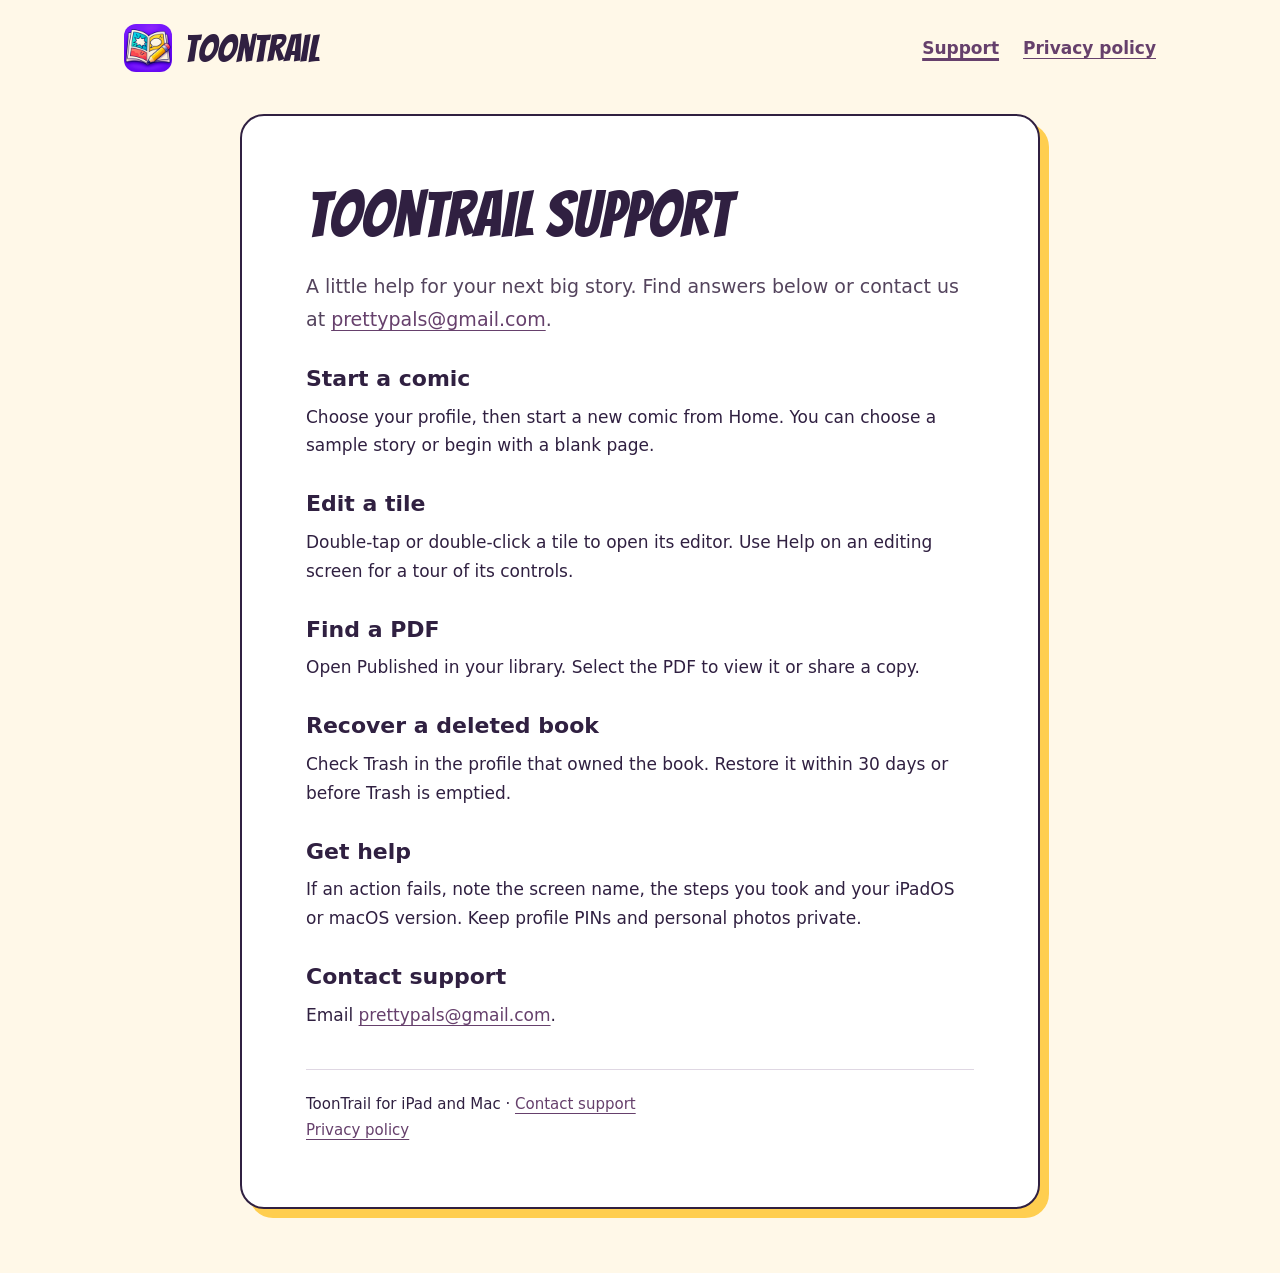
==== index.html @ 86280151 "Publish ToonTrail support and privacy policy for App Store listing Add public support instructions, " ====
<!doctype html>
<html lang="en"><head><meta charset="utf-8"><meta name="viewport" content="width=device-width,initial-scale=1"><title>ToonTrail Support | ToonTrail</title><meta name="description" content="Help and contact information for ToonTrail, the comic creator for iPad and Mac."><link rel="icon" href="icon.png"><link rel="stylesheet" href="style.css"><link rel="canonical" href="https://namitarana1.github.io/toontrail-support/support.html"></head>
<body><a class="skip" href="#content">Skip to content</a><nav aria-label="Main navigation"><a class="brand" href="index.html"><img src="icon.png" alt="" width="48" height="48">ToonTrail</a><div class="links"><a href="support.html" aria-current="page">Support</a><a href="privacy.html">Privacy policy</a></div></nav><main id="content"><h1>ToonTrail Support</h1><p class="intro">A little help for your next big story. Find answers below or contact us at <a href="mailto:prettypals@gmail.com">prettypals@gmail.com</a>.</p><section><h2>Start a comic</h2><p>Choose your profile, then start a new comic from Home. You can choose a sample story or begin with a blank page.</p></section>
<section><h2>Edit a tile</h2><p>Double-tap or double-click a tile to open its editor. Use Help on an editing screen for a tour of its controls.</p></section>
<section><h2>Find a PDF</h2><p>Open Published in your library. Select the PDF to view it or share a copy.</p></section>
<section><h2>Recover a deleted book</h2><p>Check Trash in the profile that owned the book. Restore it within 30 days or before Trash is emptied.</p></section>
<section><h2>Get help</h2><p>If an action fails, note the screen name, the steps you took and your iPadOS or macOS version. Keep profile PINs and personal photos private.</p></section>
<section><h2>Contact support</h2><p>Email <a href="mailto:prettypals@gmail.com">prettypals@gmail.com</a>.</p></section><footer>ToonTrail for iPad and Mac · <a href="mailto:prettypals@gmail.com">Contact support</a><br><a href="privacy.html">Privacy policy</a></footer></main></body></html>
---- style.css ----
@font-face{font-family:Bangers;src:url('Bangers-Regular.ttf') format('truetype');font-display:swap}*{box-sizing:border-box}body{margin:0;background:#fff8e8;color:#302041;font:17px/1.7 system-ui,-apple-system,BlinkMacSystemFont,"Segoe UI",sans-serif}a{color:#66406c;text-underline-offset:4px}a:hover{text-decoration-thickness:2px}a:focus-visible{outline:3px solid #007d78;outline-offset:5px}nav{max-width:1080px;margin:auto;display:flex;align-items:center;justify-content:space-between;padding:24px;gap:24px;flex-wrap:wrap}.brand{font:38px Bangers,system-ui;display:flex;align-items:center;gap:12px;text-decoration:none;color:#302041}.brand img{width:48px;height:48px;border-radius:12px}.links{display:flex;gap:24px;font-weight:650}.links [aria-current=page]{text-decoration-thickness:3px}main{max-width:800px;margin:18px auto 64px;background:#fff;padding:clamp(24px,5vw,64px);border:2px solid #302041;border-radius:24px;box-shadow:9px 9px 0 #ffce4f}h1{font:clamp(40px,7vw,64px)/1.1 Bangers,system-ui;margin:0 0 20px}h2{font-size:22px;line-height:1.3;margin:0 0 9px}section{margin-top:30px}p{margin:0 0 14px}.intro{font-size:19px;color:#54445d}.date{font-size:14px;color:#655b6c}footer{border-top:1px solid #dfd7e3;margin-top:40px;padding-top:22px;font-size:15px}.skip{position:absolute;left:-10000px}.skip:focus{left:12px;top:12px;background:white;padding:12px;z-index:2}@media(max-width:600px){main{margin:12px 16px 40px;box-shadow:5px 5px 0 #ffce4f}nav{padding:20px}.links{gap:20px}}
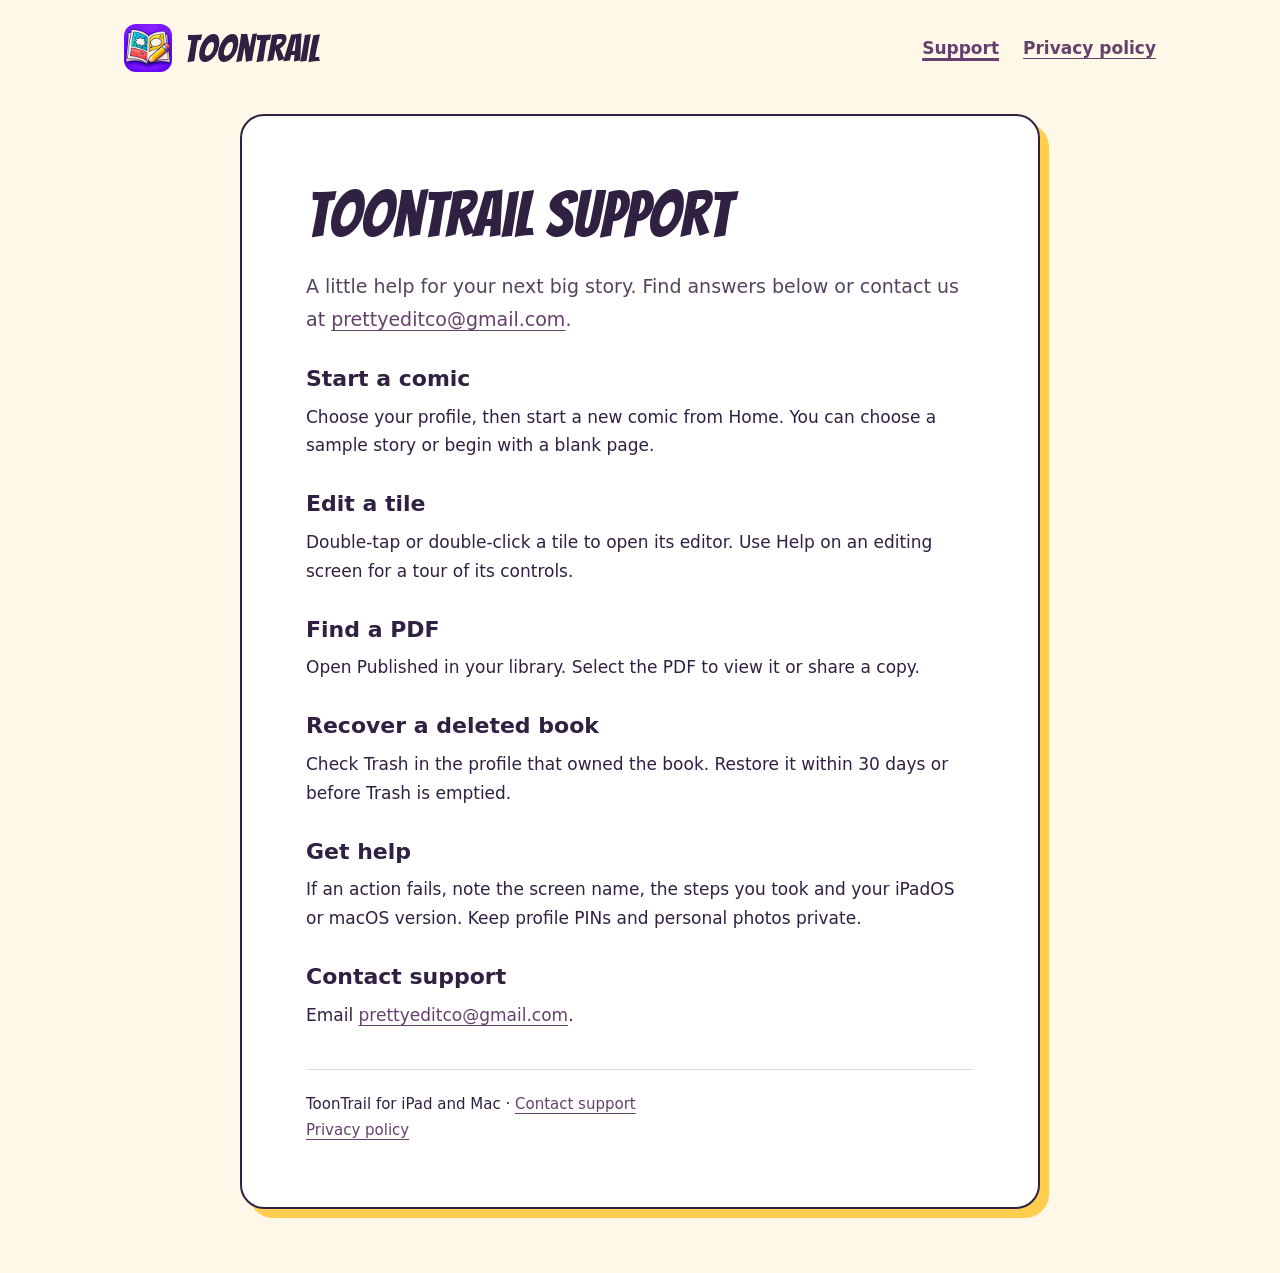
==== commit 0aa87970: "Update ToonTrail support and privacy contact email Replace the previous support address with prettye" ====
--- a/index.html
+++ b/index.html
@@ -1,8 +1,8 @@
 <!doctype html>
 <html lang="en"><head><meta charset="utf-8"><meta name="viewport" content="width=device-width,initial-scale=1"><title>ToonTrail Support | ToonTrail</title><meta name="description" content="Help and contact information for ToonTrail, the comic creator for iPad and Mac."><link rel="icon" href="icon.png"><link rel="stylesheet" href="style.css"><link rel="canonical" href="https://namitarana1.github.io/toontrail-support/support.html"></head>
-<body><a class="skip" href="#content">Skip to content</a><nav aria-label="Main navigation"><a class="brand" href="index.html"><img src="icon.png" alt="" width="48" height="48">ToonTrail</a><div class="links"><a href="support.html" aria-current="page">Support</a><a href="privacy.html">Privacy policy</a></div></nav><main id="content"><h1>ToonTrail Support</h1><p class="intro">A little help for your next big story. Find answers below or contact us at <a href="mailto:prettypals@gmail.com">prettypals@gmail.com</a>.</p><section><h2>Start a comic</h2><p>Choose your profile, then start a new comic from Home. You can choose a sample story or begin with a blank page.</p></section>
+<body><a class="skip" href="#content">Skip to content</a><nav aria-label="Main navigation"><a class="brand" href="index.html"><img src="icon.png" alt="" width="48" height="48">ToonTrail</a><div class="links"><a href="support.html" aria-current="page">Support</a><a href="privacy.html">Privacy policy</a></div></nav><main id="content"><h1>ToonTrail Support</h1><p class="intro">A little help for your next big story. Find answers below or contact us at <a href="mailto:prettyeditco@gmail.com">prettyeditco@gmail.com</a>.</p><section><h2>Start a comic</h2><p>Choose your profile, then start a new comic from Home. You can choose a sample story or begin with a blank page.</p></section>
 <section><h2>Edit a tile</h2><p>Double-tap or double-click a tile to open its editor. Use Help on an editing screen for a tour of its controls.</p></section>
 <section><h2>Find a PDF</h2><p>Open Published in your library. Select the PDF to view it or share a copy.</p></section>
 <section><h2>Recover a deleted book</h2><p>Check Trash in the profile that owned the book. Restore it within 30 days or before Trash is emptied.</p></section>
 <section><h2>Get help</h2><p>If an action fails, note the screen name, the steps you took and your iPadOS or macOS version. Keep profile PINs and personal photos private.</p></section>
-<section><h2>Contact support</h2><p>Email <a href="mailto:prettypals@gmail.com">prettypals@gmail.com</a>.</p></section><footer>ToonTrail for iPad and Mac · <a href="mailto:prettypals@gmail.com">Contact support</a><br><a href="privacy.html">Privacy policy</a></footer></main></body></html>+<section><h2>Contact support</h2><p>Email <a href="mailto:prettyeditco@gmail.com">prettyeditco@gmail.com</a>.</p></section><footer>ToonTrail for iPad and Mac · <a href="mailto:prettyeditco@gmail.com">Contact support</a><br><a href="privacy.html">Privacy policy</a></footer></main></body></html>
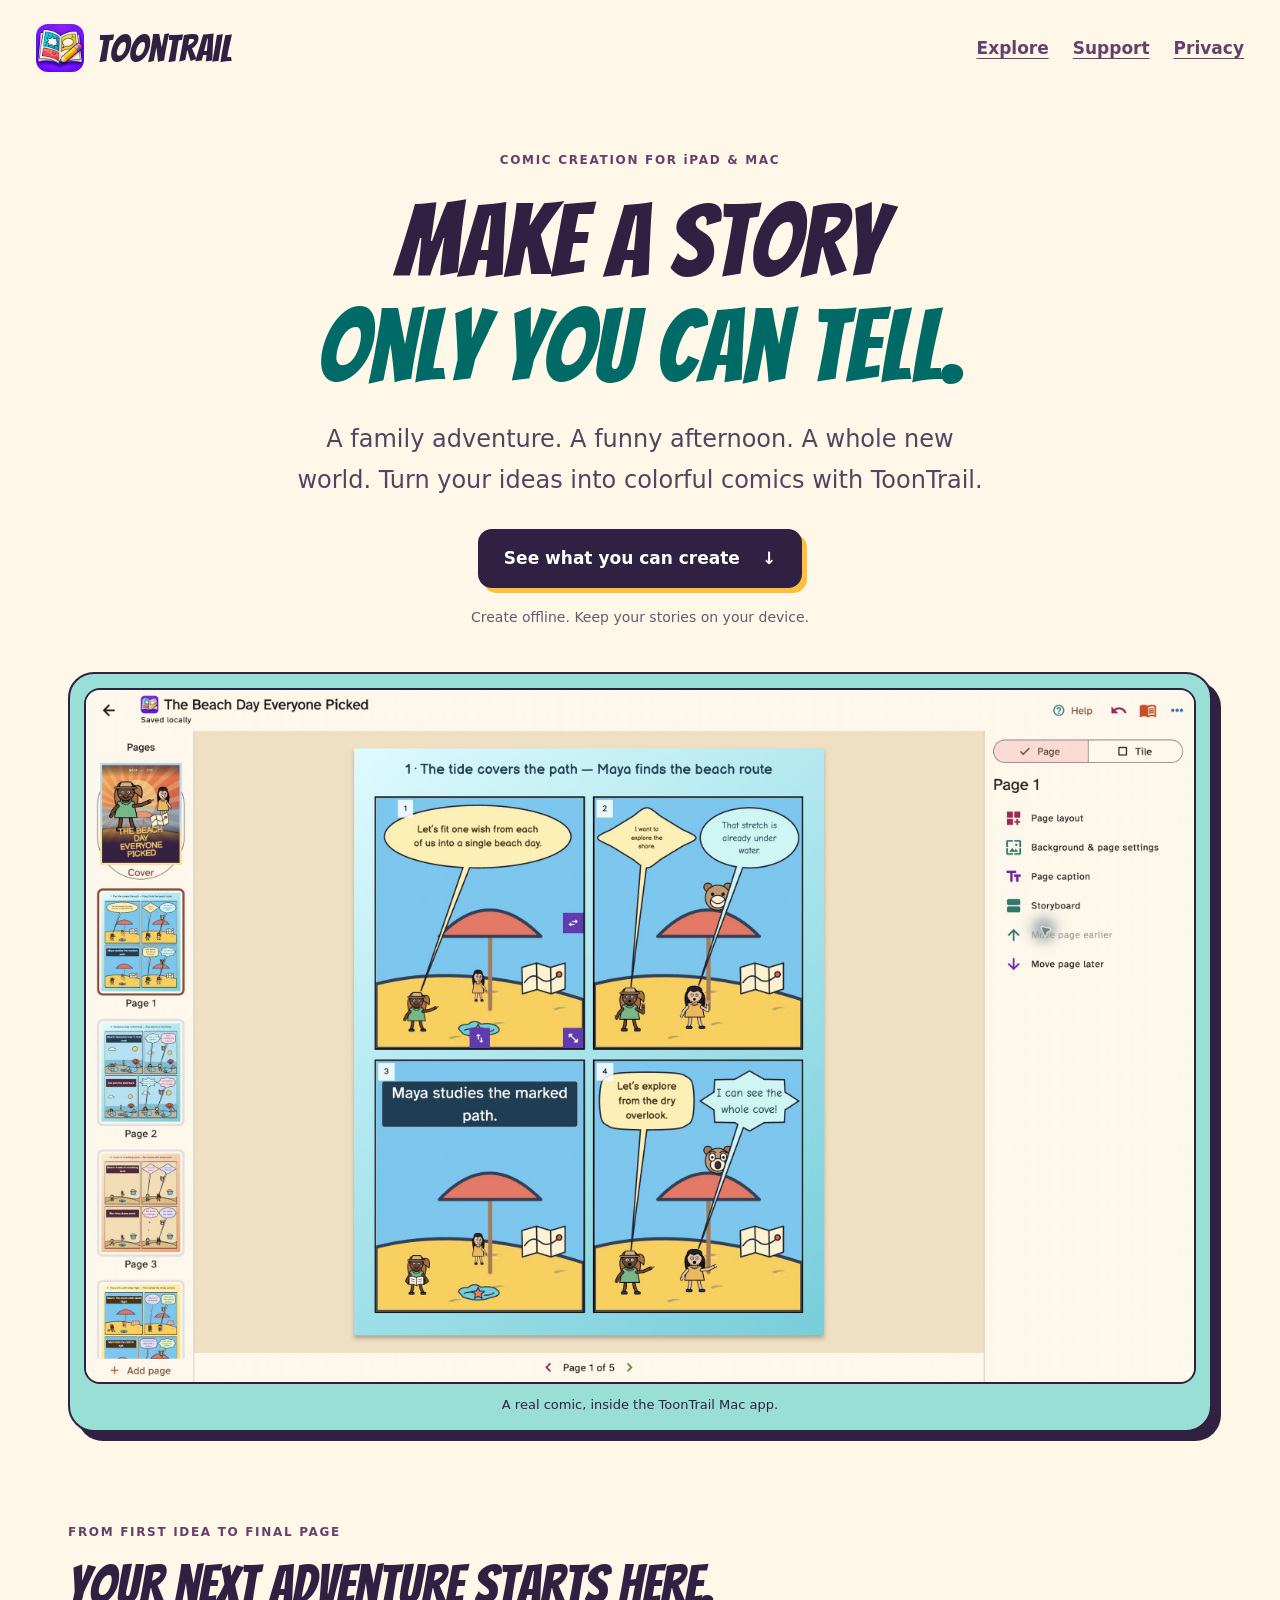
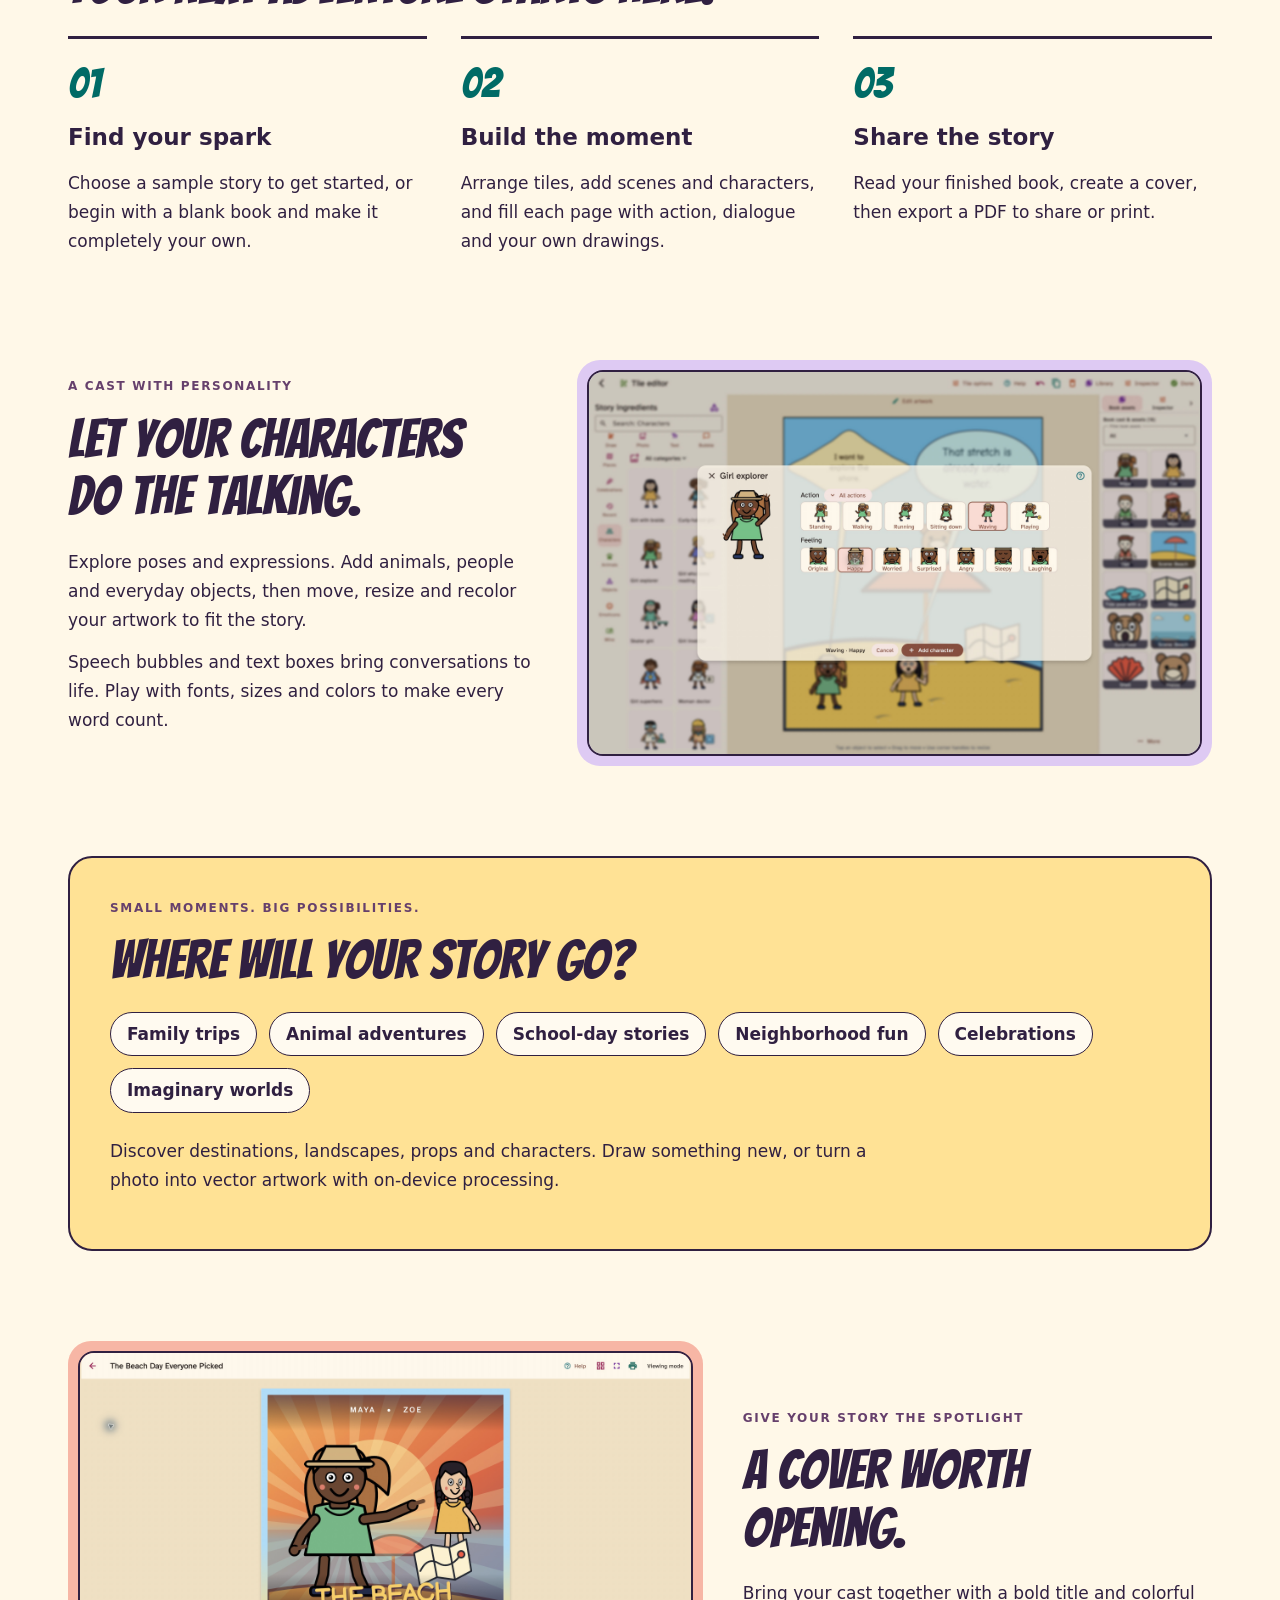
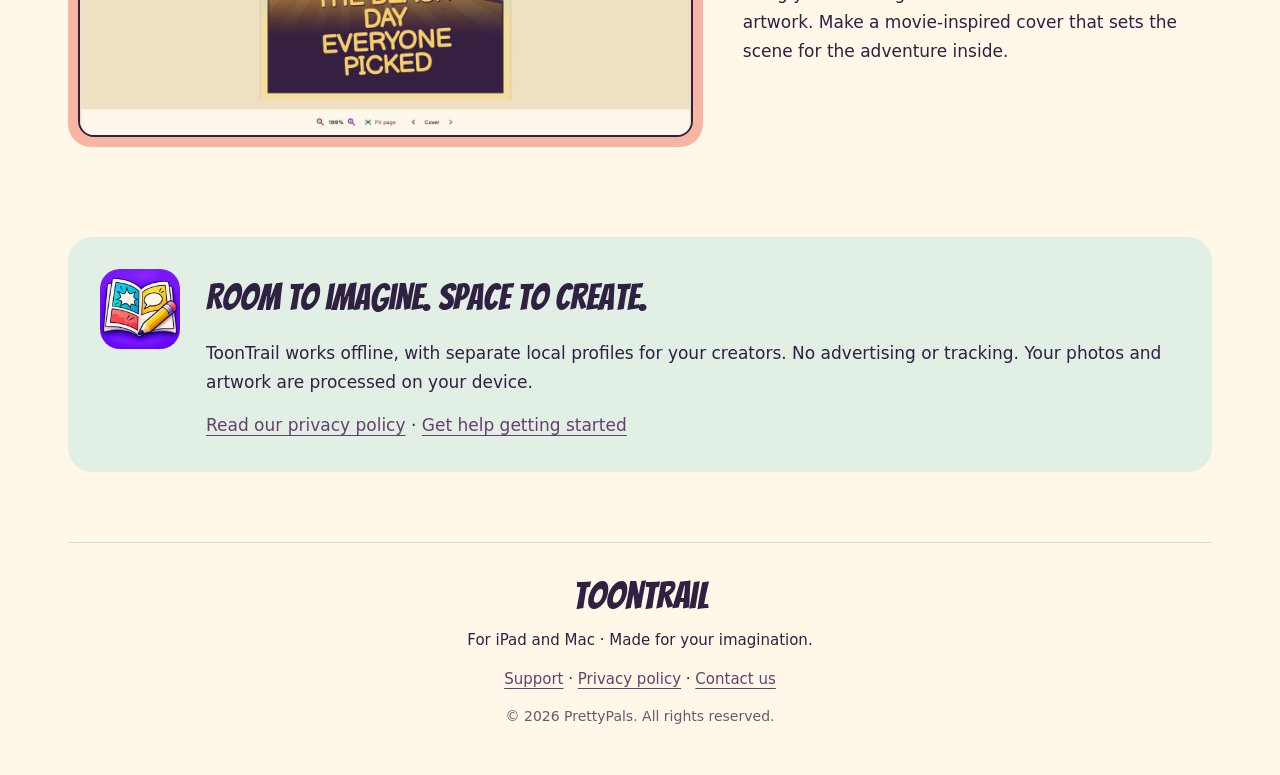
==== commit 0d6878dd: "Add ToonTrail marketing homepage with real Mac app screenshots Introduce a responsive comic-themed l" ====
--- a/index.html
+++ b/index.html
@@ -1,8 +1,11 @@
 <!doctype html>
-<html lang="en"><head><meta charset="utf-8"><meta name="viewport" content="width=device-width,initial-scale=1"><title>ToonTrail Support | ToonTrail</title><meta name="description" content="Help and contact information for ToonTrail, the comic creator for iPad and Mac."><link rel="icon" href="icon.png"><link rel="stylesheet" href="style.css"><link rel="canonical" href="https://namitarana1.github.io/toontrail-support/support.html"></head>
-<body><a class="skip" href="#content">Skip to content</a><nav aria-label="Main navigation"><a class="brand" href="index.html"><img src="icon.png" alt="" width="48" height="48">ToonTrail</a><div class="links"><a href="support.html" aria-current="page">Support</a><a href="privacy.html">Privacy policy</a></div></nav><main id="content"><h1>ToonTrail Support</h1><p class="intro">A little help for your next big story. Find answers below or contact us at <a href="mailto:prettyeditco@gmail.com">prettyeditco@gmail.com</a>.</p><section><h2>Start a comic</h2><p>Choose your profile, then start a new comic from Home. You can choose a sample story or begin with a blank page.</p></section>
-<section><h2>Edit a tile</h2><p>Double-tap or double-click a tile to open its editor. Use Help on an editing screen for a tour of its controls.</p></section>
-<section><h2>Find a PDF</h2><p>Open Published in your library. Select the PDF to view it or share a copy.</p></section>
-<section><h2>Recover a deleted book</h2><p>Check Trash in the profile that owned the book. Restore it within 30 days or before Trash is emptied.</p></section>
-<section><h2>Get help</h2><p>If an action fails, note the screen name, the steps you took and your iPadOS or macOS version. Keep profile PINs and personal photos private.</p></section>
-<section><h2>Contact support</h2><p>Email <a href="mailto:prettyeditco@gmail.com">prettyeditco@gmail.com</a>.</p></section><footer>ToonTrail for iPad and Mac · <a href="mailto:prettyeditco@gmail.com">Contact support</a><br><a href="privacy.html">Privacy policy</a></footer></main></body></html>+<html lang="en"><head><meta charset="utf-8"><meta name="viewport" content="width=device-width,initial-scale=1"><title>ToonTrail — Your ideas. Your characters. Your comic.</title><meta name="description" content="Create colorful comics on iPad and Mac with vibrant scenes, expressive characters, drawing tools and speech bubbles. Share your stories as PDFs."><meta property="og:title" content="ToonTrail — Make a story only you can tell"><meta property="og:description" content="A comic creator for iPad and Mac. Start with an idea, bring your characters to life, and share every adventure."><meta property="og:image" content="https://namitarana1.github.io/toontrail-support/images/comic-editor.png"><meta property="og:type" content="website"><link rel="canonical" href="https://namitarana1.github.io/toontrail-support/"><link rel="icon" href="icon.png"><link rel="stylesheet" href="style.css"><link rel="stylesheet" href="marketing.css"></head>
+<body class="marketing"><a class="skip" href="#content">Skip to content</a><nav aria-label="Main navigation"><a class="brand" href="index.html" aria-current="page"><img src="icon.png" alt="" width="48" height="48">ToonTrail</a><div class="links"><a href="#explore">Explore</a><a href="support.html">Support</a><a href="privacy.html">Privacy</a></div></nav>
+<main id="content"><header class="hero"><p class="eyebrow">COMIC CREATION FOR iPAD &amp; MAC</p><h1>Make a story<br><span>only you can tell.</span></h1><p class="lead">A family adventure. A funny afternoon. A whole new world. Turn your ideas into colorful comics with ToonTrail.</p><a class="action" href="#explore">See what you can create <span aria-hidden="true">↓</span></a><p class="quiet">Create offline. Keep your stories on your device.</p></header>
+<figure class="hero-shot"><img src="images/comic-editor.png" width="2880" height="1800" alt="ToonTrail on Mac showing an editable four-tile beach comic with characters and speech bubbles."><figcaption>A real comic, inside the ToonTrail Mac app.</figcaption></figure>
+<section id="explore" class="steps"><p class="eyebrow">FROM FIRST IDEA TO FINAL PAGE</p><h2>Your next adventure starts here.</h2><div class="step-grid"><article><b class="number">01</b><h3>Find your spark</h3><p>Choose a sample story to get started, or begin with a blank book and make it completely your own.</p></article><article><b class="number">02</b><h3>Build the moment</h3><p>Arrange tiles, add scenes and characters, and fill each page with action, dialogue and your own drawings.</p></article><article><b class="number">03</b><h3>Share the story</h3><p>Read your finished book, create a cover, then export a PDF to share or print.</p></article></div></section>
+<section class="feature"><div><p class="eyebrow">A CAST WITH PERSONALITY</p><h2>Let your characters<br>do the talking.</h2><p>Explore poses and expressions. Add animals, people and everyday objects, then move, resize and recolor your artwork to fit the story.</p><p>Speech bubbles and text boxes bring conversations to life. Play with fonts, sizes and colors to make every word count.</p></div><figure><img src="images/characters.png" loading="lazy" width="2880" height="1800" alt="Character options in ToonTrail with poses and facial expressions."></figure></section>
+<section class="possibilities"><p class="eyebrow">SMALL MOMENTS. BIG POSSIBILITIES.</p><h2>Where will your story go?</h2><div class="tags"><span>Family trips</span><span>Animal adventures</span><span>School-day stories</span><span>Neighborhood fun</span><span>Celebrations</span><span>Imaginary worlds</span></div><p>Discover destinations, landscapes, props and characters. Draw something new, or turn a photo into vector artwork with on-device processing.</p></section>
+<section class="feature cover-feature"><figure><img src="images/book-cover.png" loading="lazy" width="2880" height="1800" alt="Movie-inspired cover for The Beach Day Everyone Picked, created in ToonTrail."></figure><div><p class="eyebrow">GIVE YOUR STORY THE SPOTLIGHT</p><h2>A cover worth<br>opening.</h2><p>Bring your cast together with a bold title and colorful artwork. Make a movie-inspired cover that sets the scene for the adventure inside.</p></div></section>
+<section class="privacy-note"><img src="icon.png" width="80" height="80" alt=""><div><h2>Room to imagine. Space to create.</h2><p>ToonTrail works offline, with separate local profiles for your creators. No advertising or tracking. Your photos and artwork are processed on your device.</p><a href="privacy.html">Read our privacy policy</a> <span aria-hidden="true">·</span> <a href="support.html">Get help getting started</a></div></section>
+<footer><a class="brand" href="index.html">ToonTrail</a><p>For iPad and Mac · Made for your imagination.</p><a href="support.html">Support</a> · <a href="privacy.html">Privacy policy</a> · <a href="mailto:prettyeditco@gmail.com">Contact us</a><p class="quiet">© 2026 PrettyPals. All rights reserved.</p></footer></main></body></html>
--- a/marketing.css
+++ b/marketing.css
@@ -0,0 +1 @@
+html{scroll-behavior:smooth;scroll-padding-top:20px}.marketing main{max-width:1200px;margin:0 auto;padding:0 28px;background:none;border:0;border-radius:0;box-shadow:none}.marketing nav{max-width:1256px}.hero{text-align:center;padding:54px 0 28px}.eyebrow{font-size:12px;letter-spacing:.14em;font-weight:800;color:#66406c}.hero h1{font-size:clamp(55px,8vw,104px);line-height:1.02;margin:20px 0}.hero h1 span{color:#006b66}.lead{font-size:clamp(19px,2.2vw,24px);max-width:690px;margin:0 auto 28px;color:#54445d}.action{display:inline-flex;align-items:center;gap:22px;background:#302041;color:white;border:2px solid #302041;box-shadow:5px 5px 0 #ffbf3e;border-radius:14px;padding:13px 24px;text-decoration:none;font-weight:700}.quiet{font-size:14px;color:#655b6c;margin-top:18px}.marketing figure{margin:0}.marketing figure img{display:block;width:100%;height:auto;border:2px solid #302041;border-radius:16px}.hero-shot{padding:14px;background:#99dfd5;border:2px solid #302041;border-radius:26px;box-shadow:9px 9px 0 #302041}.marketing figcaption{text-align:center;font-size:13px;margin-top:10px}.marketing section{margin-top:90px}.marketing h2{font:clamp(34px,4.2vw,55px)/1.07 Bangers,system-ui;margin:10px 0 22px}.step-grid{display:grid;grid-template-columns:repeat(3,1fr);gap:34px}.step-grid article{border-top:3px solid #302041;padding-top:22px}.number{display:block;color:#006b66;font:42px Bangers,system-ui}.marketing h3{font-size:23px;margin:12px 0}.feature{display:grid;grid-template-columns: .85fr 1.15fr;gap:40px;align-items:center}.feature figure{padding:10px;background:#decaf3;border-radius:23px}.possibilities{background:#ffe295;padding:40px;border:2px solid #302041;border-radius:24px}.possibilities p:last-child{max-width:760px;margin-top:24px}.tags{display:flex;flex-wrap:wrap;gap:12px}.tags span{padding:7px 16px;background:#fffaf0;border:1.5px solid #302041;border-radius:30px;font-weight:600}.cover-feature{grid-template-columns:1.15fr .85fr}.cover-feature figure{background:#f7b6a5}.privacy-note{display:flex;gap:26px;align-items:flex-start;background:#e1efe4;padding:32px;border-radius:24px}.privacy-note>img{border-radius:20px}.privacy-note h2{font-size:36px}.marketing footer{text-align:center;margin-top:70px;padding:32px 0}.marketing footer .brand{justify-content:center}.marketing footer p{margin-top:12px}@media(max-width:700px){.marketing main{padding:0 18px}.hero{padding-top:32px}.step-grid,.feature,.cover-feature{grid-template-columns:1fr;gap:25px}.marketing section{margin-top:55px}.possibilities{padding:25px}.privacy-note{padding:25px;display:block}.privacy-note>img{margin-bottom:16px}.hero-shot{box-shadow:5px 5px 0 #302041}.links{gap:14px;font-size:15px}}@media(prefers-reduced-motion:reduce){html{scroll-behavior:auto}}
